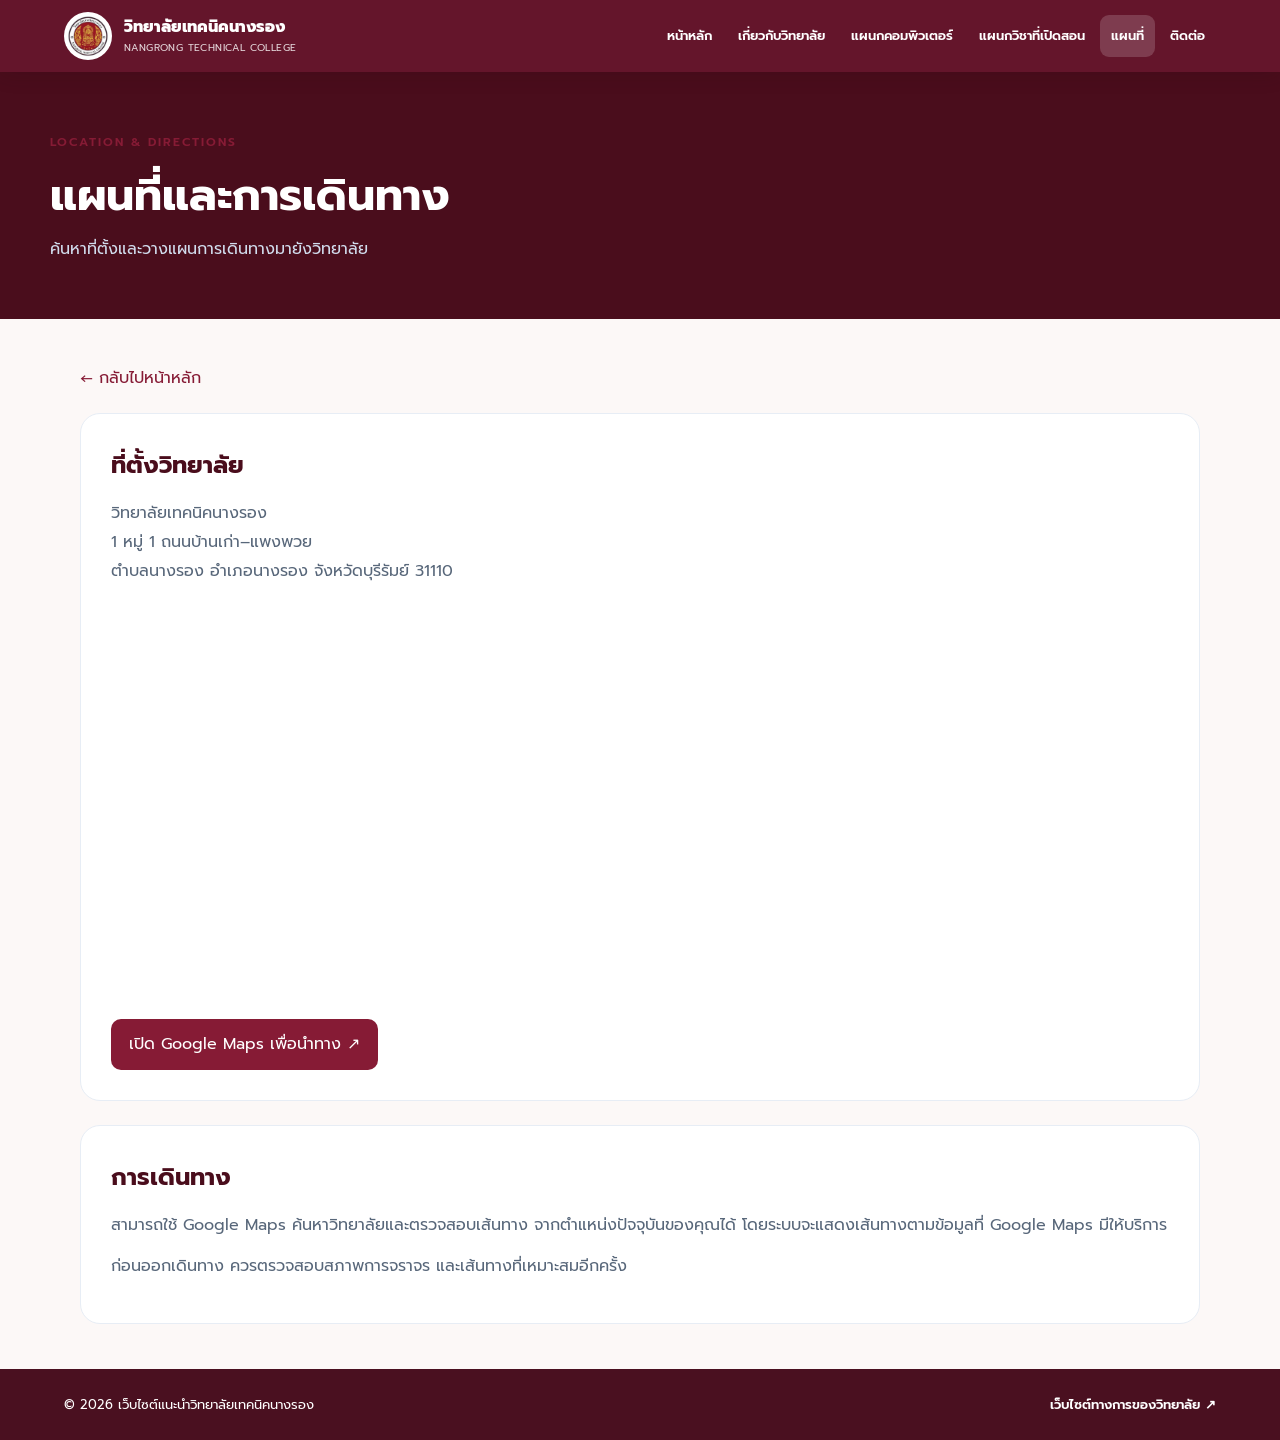
==== map.html @ 65c16c16 "Add files via upload" ====
<!DOCTYPE html>
<html lang="th">
<head>
    <meta charset="UTF-8">
    <meta name="viewport" content="width=device-width, initial-scale=1.0">
    <title>แผนที่และการเดินทาง | วิทยาลัยเทคนิคนางรอง</title>
    <link rel="stylesheet" href="style.css">
</head>
<body>

<header class="site-header">
    <a class="site-brand" href="index.html">
        <img src="photo/logo.jpg" alt="ตราวิทยาลัยเทคนิคนางรอง">
        <span>วิทยาลัยเทคนิคนางรอง<small>NANGRONG TECHNICAL COLLEGE</small></span>
    </a>
    <button class="site-menu" id="menuBtn" type="button" aria-expanded="false" aria-controls="nav">☰ เมนู</button>
    <nav class="site-nav" id="nav" aria-label="เมนูหลัก">
            <a href="index.html">หน้าหลัก</a>
            <a href="about.html">เกี่ยวกับวิทยาลัย</a>
            <a href="computer.html">แผนกคอมพิวเตอร์</a>
            <a href="departments.html">แผนกวิชาที่เปิดสอน</a>
            <a href="map.html" class="active" aria-current="page">แผนที่</a>
            <a href="contact.html">ติดต่อ</a>
    </nav>
</header>

<section class="page-banner">
    <div>
        <span class="eyebrow">LOCATION & DIRECTIONS</span>
        <h1>แผนที่และการเดินทาง</h1>
        <p>ค้นหาที่ตั้งและวางแผนการเดินทางมายังวิทยาลัย</p>
    </div>
</section>

<main class="page-content">
    <a href="index.html" class="back-link">← กลับไปหน้าหลัก</a>

    <section class="content-panel">
        <h2>ที่ตั้งวิทยาลัย</h2>
        <p>
            วิทยาลัยเทคนิคนางรอง<br>
            1 หมู่ 1 ถนนบ้านเก่า–แพงพวย<br>
            ตำบลนางรอง อำเภอนางรอง จังหวัดบุรีรัมย์ 31110
        </p>

        <!-- แผนที่แสดงตำแหน่งจากคำค้น -->
        <iframe
            class="map-frame"
            title="แผนที่วิทยาลัยเทคนิคนางรอง"
            src="https://maps.google.com/maps?q=วิทยาลัยเทคนิคนางรอง%20บุรีรัมย์&output=embed"
            loading="lazy"
            referrerpolicy="no-referrer-when-downgrade">
        </iframe>

        <!-- เปิด Google Maps เพื่อวางแผนเส้นทาง -->
        <a
            class="action-link"
            href="https://www.google.com/maps/dir/?api=1&destination=วิทยาลัยเทคนิคนางรอง%20บุรีรัมย์"
            target="_blank"
            rel="noopener noreferrer">
            เปิด Google Maps เพื่อนำทาง ↗
        </a>
    </section>

    <section class="content-panel">
        <h2>การเดินทาง</h2>
        <p>
            สามารถใช้ Google Maps ค้นหาวิทยาลัยและตรวจสอบเส้นทาง
            จากตำแหน่งปัจจุบันของคุณได้
            โดยระบบจะแสดงเส้นทางตามข้อมูลที่ Google Maps มีให้บริการ
        </p>
        <p>
            ก่อนออกเดินทาง ควรตรวจสอบสภาพการจราจร
            และเส้นทางที่เหมาะสมอีกครั้ง
        </p>
    </section>
</main>

<footer class="site-footer">
    <p>© 2026 เว็บไซต์แนะนำวิทยาลัยเทคนิคนางรอง</p>
    <a href="https://nrtech.ac.th/" target="_blank" rel="noopener noreferrer">เว็บไซต์ทางการของวิทยาลัย ↗</a>
</footer>

<script>
(function () {
    const button = document.querySelector(".site-menu");
    const nav = document.querySelector(".site-nav");
    if (!button || !nav) return;
    button.addEventListener("click", function () {
        const isOpen = nav.classList.toggle("open");
        button.setAttribute("aria-expanded", String(isOpen));
    });
})();
</script>
</body>
</html>
---- style.css ----
@import url('https://fonts.googleapis.com/css2?family=Prompt:wght@300;400;500;600;700&display=swap');

:root {
    --navy: #4A0D1C;
    --blue: #861B35;
    --light-blue: #F7E8EC;
    --text: #32131C;
    --muted: #77676B;
    --white: #FFFFFF;
    --background: #FCF8F7;
}

* {
    box-sizing: border-box;
    margin: 0;
    padding: 0;
}

html {
    scroll-behavior: smooth;
}

body {
    font-family: 'Prompt', sans-serif;
    color: var(--text);
    background: var(--background);
    line-height: 1.8;
}

a {
    color: inherit;
    text-decoration: none;
}

.navbar {
    max-width: 1240px;
    margin: auto;
    padding: 22px 30px;
    display: flex;
    justify-content: space-between;
    align-items: center;
    gap: 16px;
}

.logo {
    display: flex;
    align-items: center;
    gap: 12px;
    font-weight: 600;
}


.logo-icon {
    width: 54px;
    height: 54px;
    flex-shrink: 0;
    display: flex;
    align-items: center;
    justify-content: center;
    overflow: hidden;
    background: transparent;
    border-radius: 50%;
}

.logo-icon img {
    width: 100%;
    height: 100%;
    object-fit: contain;
    display: block;
}

.official-link {
    font-size: 14px;
    color: var(--muted);
}

.hero {
    max-width: 1240px;
    margin: 22px auto 70px;
    padding: 40px 30px;
    display: grid;
    grid-template-columns: 1fr 1fr;
    align-items: center;
    gap: 55px;
}

.hero-content {
    padding: 20px 0;
}

.eyebrow {
    color: var(--blue);
    font-size: 12px;
    font-weight: 600;
    letter-spacing: 2px;
}

h1 {
    font-size: clamp(34px, 4.2vw, 58px);
    line-height: 1.35;
    margin: 18px 0;
    color: var(--navy);
}

h1 span {
    color: var(--blue);
}

.hero-content > p {
    max-width: 520px;
    color: var(--muted);
    margin-bottom: 30px;
}

.primary-button {
    display: inline-flex;
    gap: 22px;
    align-items: center;
    padding: 13px 23px;
    border-radius: 12px;
    background: var(--blue);
    color: white;
    transition: 0.25s;
}

.primary-button:hover {
    transform: translateY(-3px);
    background: var(--navy);
}



.hero-image {
    position: relative;
    width: 100%;
    aspect-ratio: 1 / 1;
    height: auto;
    min-height: 0;
    background: #F3E3E7;
    border-radius: 24px;
    overflow: hidden;
    box-shadow: 0 20px 45px #4A0D1C20;
}

.hero-image img {
    position: absolute;
    inset: 0;
    width: 100%;
    height: 100%;
    object-fit: contain;
    object-position: center;
    display: block;
}

.image-caption {
    position: absolute;
    bottom: 0;
    width: 100%;
    padding: 55px 24px 20px;
    display: flex;
    justify-content: space-between;
    gap: 12px;
    color: white;
    background: linear-gradient(transparent, #102b46d9);
    font-size: 13px;
}

.quick-section {
    background: white;
    padding: 75px max(30px, calc((100% - 1180px) / 2));
}

.section-heading {
    display: flex;
    justify-content: space-between;
    align-items: end;
    gap: 20px;
    margin-bottom: 30px;
}

.section-heading h2 {
    color: var(--navy);
    font-size: clamp(23px, 3vw, 32px);
    margin-top: 8px;
}

.section-heading > p {
    color: var(--muted);
    font-size: 14px;
}

.card-grid {
    display: grid;
    grid-template-columns: repeat(3, minmax(0, 1fr));
    gap: 22px;
}

.info-card {
    padding: 28px;
    min-height: 285px;
    border: 1px solid #e7edf5;
    border-radius: 20px;
    background: white;
    display: flex;
    flex-direction: column;
    align-items: flex-start;
    transition: 0.25s;
}

.info-card:hover {
    transform: translateY(-7px);
    border-color: #b7cdfb;
    box-shadow: 0 18px 40px #102b4610;
}

.card-icon {
    width: 48px;
    height: 48px;
    display: grid;
    place-items: center;
    border-radius: 14px;
    background: var(--light-blue);
    color: var(--blue);
    font-weight: 600;
    margin-bottom: 20px;
}

.card-label {
    color: var(--blue);
    font-size: 11px;
    letter-spacing: 1.5px;
}

.info-card h3 {
    margin: 8px 0;
    font-size: 19px;
    line-height: 1.6;
}

.info-card p {
    color: var(--muted);
    font-size: 14px;
    margin-bottom: 20px;
}

.card-arrow {
    color: var(--blue);
    font-size: 14px;
    font-weight: 500;
    margin-top: auto;
}

.footer {
    max-width: 1240px;
    margin: auto;
    padding: 25px 30px;
    display: flex;
    justify-content: space-between;
    flex-wrap: wrap;
    gap: 10px;
    color: var(--muted);
    font-size: 12px;
}

.footer a {
    color: var(--blue);
}

/* รูปแบบสำหรับหน้ารายละเอียด */
.page-banner {
    background: var(--navy);
    color: white;
    padding: 55px 30px;
}

.page-banner > div {
    max-width: 1180px;
    margin: auto;
}

.page-banner h1 {
    color: white;
    font-size: clamp(30px, 4vw, 44px);
    margin: 10px 0;
}

.page-banner p {
    color: #d1dced;
}

.page-content {
    max-width: 1180px;
    margin: 45px auto;
    padding: 0 30px;
}

.content-panel {
    padding: 30px;
    border: 1px solid #e7edf5;
    border-radius: 20px;
    background: white;
    margin-bottom: 24px;
}

.content-panel h2 {
    margin-bottom: 12px;
    color: var(--navy);
}

.content-panel p {
    color: #58677a;
    margin-bottom: 12px;
}

.content-photo {
    display: block;
    width: 100%;
    max-height: 440px;
    object-fit: cover;
    border-radius: 16px;
    margin-top: 20px;
}

.map-frame {
    width: 100%;
    height: 400px;
    border: 0;
    border-radius: 16px;
}

.action-link {
    display: inline-block;
    margin-top: 12px;
    padding: 11px 18px;
    background: var(--blue);
    color: white;
    border-radius: 10px;
}

.contact-item {
    padding: 16px 0;
    border-bottom: 1px solid #e7edf5;
}

.contact-item:last-child {
    border-bottom: 0;
}

.contact-item strong {
    display: block;
    color: var(--navy);
}

.back-link {
    display: inline-block;
    color: var(--blue);
    margin-bottom: 20px;
}

@media (max-width: 800px) {
    .hero {
        grid-template-columns: 1fr;
        gap: 25px;
        margin-top: 0;
    }

    .hero-image {
        height: 320px;
        min-height: 260px;
    }

    .card-grid {
        grid-template-columns: 1fr;
    }

    .info-card {
        min-height: 240px;
    }

    .section-heading {
        align-items: flex-start;
        flex-direction: column;
    }
}

@media (max-width: 480px) {
    .navbar {
        padding: 16px;
    }

    .logo {
        font-size: 13px;
    }

    .official-link {
        font-size: 12px;
    }

    .hero {
        padding: 28px 20px;
    }

    .quick-section {
        padding: 45px 20px;
    }

    .page-content {
        padding: 0 18px;
    }

    .content-panel {
        padding: 20px;
    }

    .map-frame {
        height: 320px;
    }
}

/* ===== ปรับแต่งการ์ดเมนู 3 ปุ่ม ===== */

.card-grid {
    gap: 22px;
}

.info-card {
    background: #FFFFFF;
    border: 1px solid #EAD7DD;
    border-radius: 22px;
    padding: 28px;
    transition:
        transform 0.25s ease,
        box-shadow 0.25s ease,
        border-color 0.25s ease;
}

.info-card:hover {
    transform: translateY(-6px);
    border-color: #8B1E3F;
    box-shadow: 0 18px 35px rgba(74, 13, 28, 0.10);
}

.card-icon {
    background: #F6E5EA;
    color: #7D1735;
    border-radius: 14px;
}

.info-card h3 {
    color: #4A0D1C;
}

.info-card p {
    color: #77676B;
    line-height: 1.8;
}

.info-card a {
    color: #8B1E3F;
    font-weight: 600;
    text-decoration: none;
}

.info-card a:hover {
    color: #4A0D1C;
}

/* ===== ปรับปุ่มหลัก ===== */

.hero .btn,
.hero .primary-btn {
    background: #8B1E3F;
    color: #FFFFFF;
    border-radius: 12px;
    transition: background 0.2s ease, transform 0.2s ease;
}

.hero .btn:hover,
.hero .primary-btn:hover {
    background: #4A0D1C;
    transform: translateY(-2px);
}

/* ===== ปรับการแสดงผลบนมือถือ ===== */

@media (max-width: 768px) {
    .card-grid {
        grid-template-columns: 1fr;
    }

    .info-card {
        padding: 22px;
    }
}


/* ===== Shared site navigation: used on every page ===== */
.site-header {
    position: sticky;
    top: 0;
    z-index: 1000;
    display: flex;
    align-items: center;
    justify-content: space-between;
    gap: 22px;
    width: 100%;
    padding: 12px clamp(18px, 5vw, 72px);
    color: #fff;
    background: #64152b;
    box-shadow: 0 4px 18px rgba(40, 5, 15, .14);
}
.site-brand {
    display: flex;
    align-items: center;
    gap: 12px;
    min-width: 0;
    color: #fff;
    text-decoration: none;
    font-weight: 800;
    line-height: 1.35;
}
.site-brand img {
    display: block;
    width: 48px;
    height: 48px;
    flex: 0 0 48px;
    padding: 3px;
    object-fit: contain;
    background: #fff;
    border-radius: 50%;
}
.site-brand small {
    display: block;
    margin-top: 2px;
    font-size: 10px;
    font-weight: 400;
    letter-spacing: .4px;
    opacity: .82;
}
.site-nav {
    display: flex;
    align-items: center;
    justify-content: flex-end;
    flex-wrap: wrap;
    gap: 4px;
}
.site-nav a {
    display: inline-flex;
    align-items: center;
    padding: 9px 11px;
    border-radius: 9px;
    color: #fff;
    font-size: 13px;
    font-weight: 600;
    text-decoration: none;
    transition: background .2s ease;
}
.site-nav a:hover,
.site-nav a.active {
    background: rgba(255,255,255,.17);
}
.site-menu {
    display: none;
    padding: 8px 11px;
    color: #fff;
    background: transparent;
    border: 1px solid rgba(255,255,255,.45);
    border-radius: 8px;
    font: inherit;
    cursor: pointer;
}
.site-footer {
    display: flex;
    align-items: center;
    justify-content: space-between;
    flex-wrap: wrap;
    gap: 12px;
    padding: 24px clamp(18px, 5vw, 72px);
    color: #fff;
    background: #4a1020;
    font-size: 13px;
}
.site-footer p { margin: 0; }
.site-footer a { color: #fff; font-weight: 600; text-decoration: none; }
.site-footer a:hover { text-decoration: underline; }
@media (max-width: 900px) {
    .site-header { flex-wrap: wrap; gap: 12px; }
    .site-menu { display: inline-flex; margin-left: auto; }
    .site-nav { display: none; width: 100%; align-items: stretch; flex-direction: column; }
    .site-nav.open { display: flex; }
    .site-nav a { padding: 11px 12px; }
}
@media (max-width: 520px) {
    .site-header { padding: 10px 4%; }
    .site-brand img { width: 42px; height: 42px; flex-basis: 42px; }
    .site-brand { font-size: 14px; }
    .site-brand small { font-size: 9px; }
    .site-footer { flex-direction: column; align-items: flex-start; }
}


/* Departments Hero - matching Computer Department */
.departments-hero {
  width: 100%;
  max-width: none;
  min-height: 340px;
  margin: 0;
  padding: 64px clamp(28px, 9%, 125px);
  box-sizing: border-box;
  display: flex;
  align-items: center;
  border-radius: 0 0 30px 30px;
  overflow: hidden;
  background: linear-gradient(120deg, #501022 0%, #751832 55%, #921f43 100%);
}

.departments-hero-content {
  width: 100%;
  display: block;
}

.departments-hero-label {
  margin-bottom: 24px;
  color: #ffffff;
  font-size: 15px;
  font-weight: 600;
  letter-spacing: 1px;
}

.departments-hero-text {
  width: 100%;
  max-width: 760px;
  padding: 0;
  margin: 0;
  border-radius: 0;
  background: transparent;
}

.departments-hero-text h1 {
  margin: 0 0 20px;
  color: #ffffff;
  font-size: clamp(32px, 3.5vw, 46px);
  line-height: 1.4;
  font-weight: 800;
}

.departments-hero-text p {
  max-width: 720px;
  margin: 0;
  color: rgba(255, 255, 255, 0.92);
  font-size: 16px;
  line-height: 2;
}

.departments-hero-button {
  display: none;
}

@media (max-width: 768px) {
  .departments-hero {
    min-height: 300px;
    padding: 48px 26px;
    border-radius: 0 0 22px 22px;
  }

  .departments-hero-label {
    margin-bottom: 18px;
    font-size: 13px;
  }

  .departments-hero-text h1 {
    font-size: 30px;
  }

  .departments-hero-text p {
    font-size: 14px;
    line-height: 1.9;
  }
}
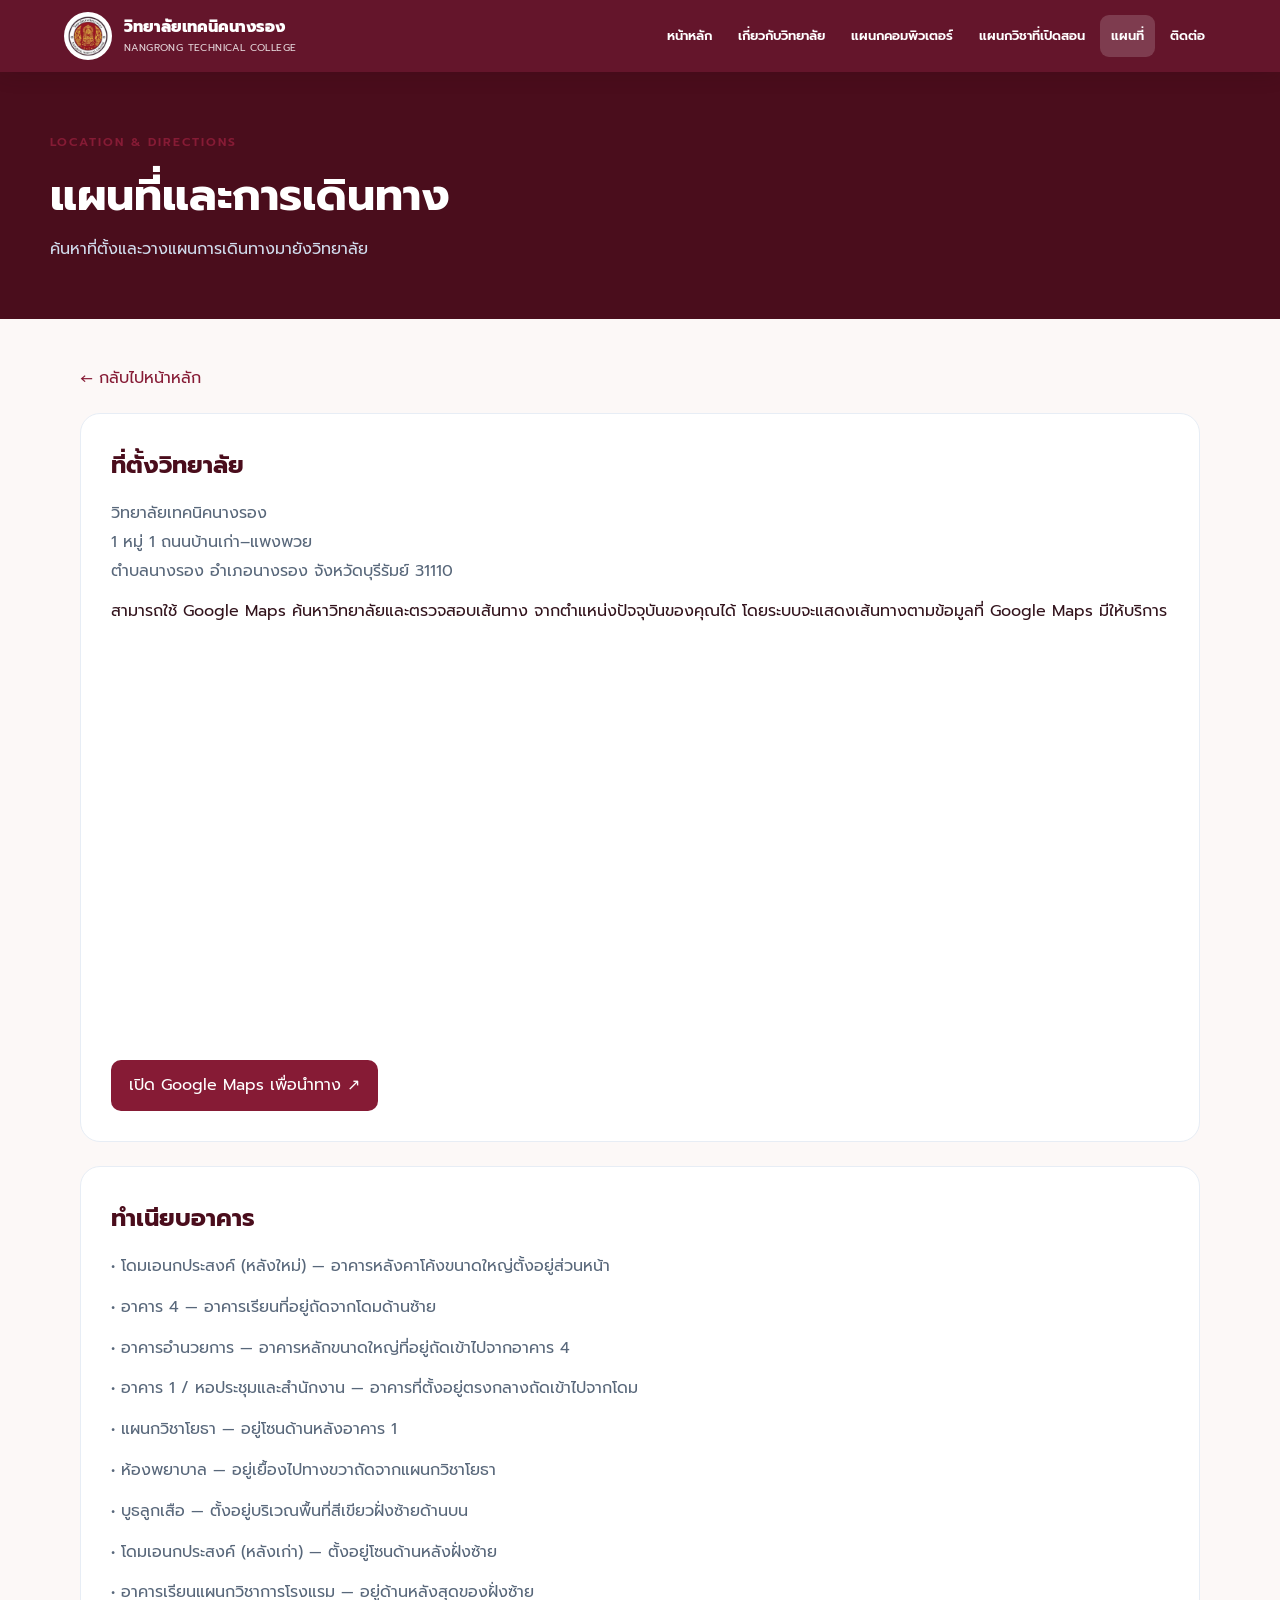
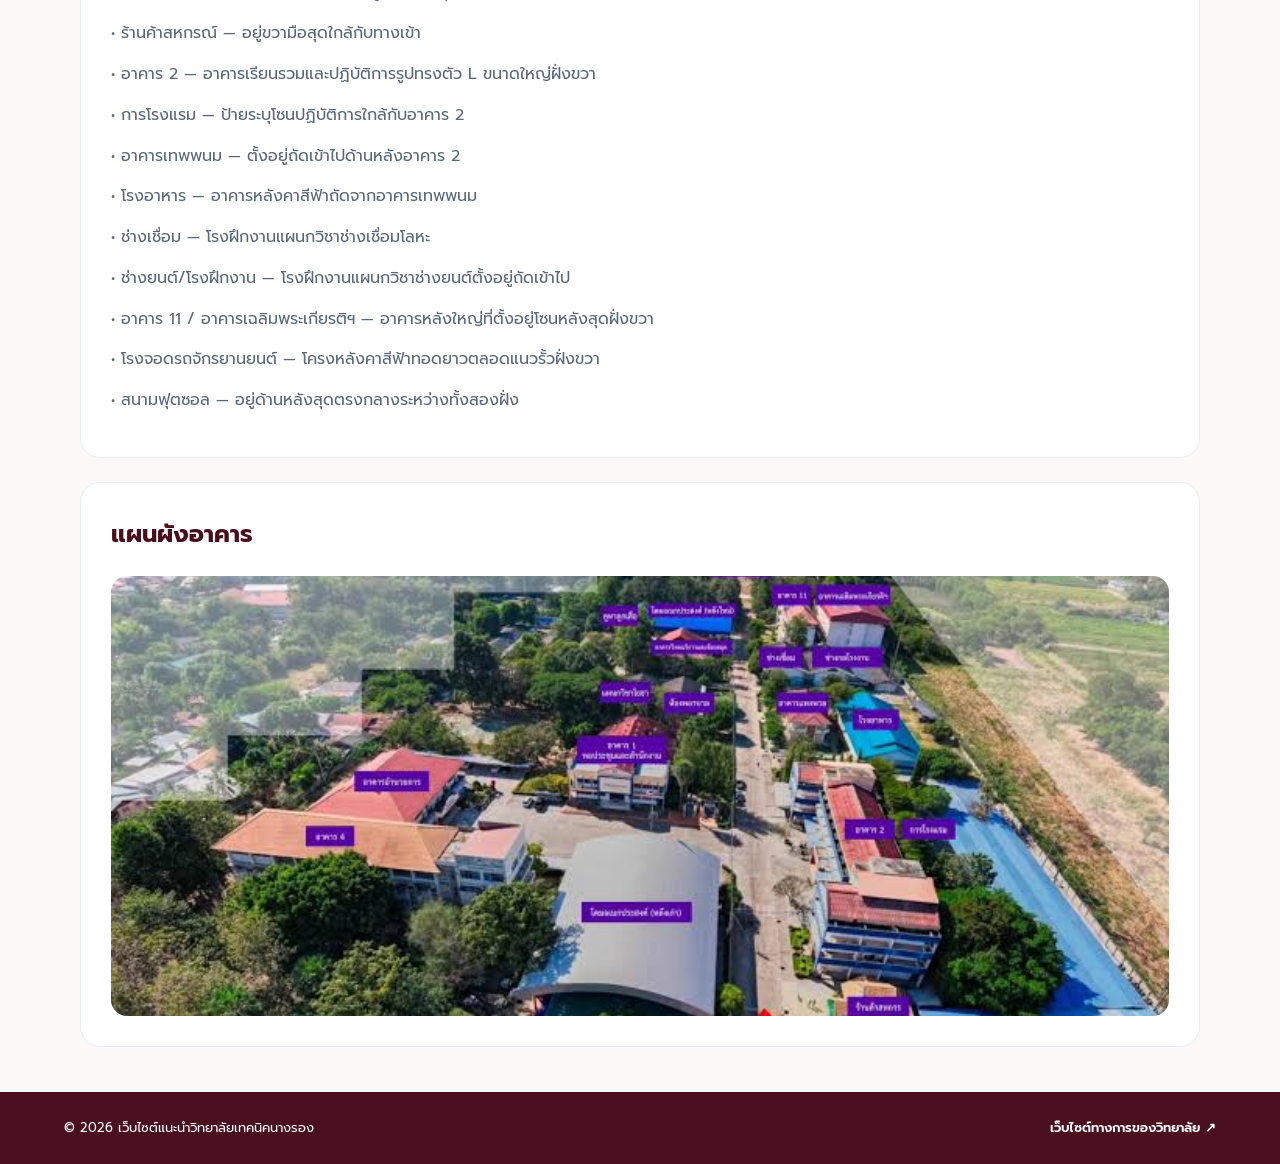
==== commit 64fe965c: "Add files via upload" ====
--- a/map.html
+++ b/map.html
@@ -42,6 +42,9 @@
             วิทยาลัยเทคนิคนางรอง<br>
             1 หมู่ 1 ถนนบ้านเก่า–แพงพวย<br>
             ตำบลนางรอง อำเภอนางรอง จังหวัดบุรีรัมย์ 31110
+            <ul>สามารถใช้ Google Maps ค้นหาวิทยาลัยและตรวจสอบเส้นทาง
+            จากตำแหน่งปัจจุบันของคุณได้
+            โดยระบบจะแสดงเส้นทางตามข้อมูลที่ Google Maps มีให้บริการ</ul>
         </p>
 
         <!-- แผนที่แสดงตำแหน่งจากคำค้น -->
@@ -62,18 +65,38 @@
             เปิด Google Maps เพื่อนำทาง ↗
         </a>
     </section>
+    <section class="content-panel">
+        <h2>ทำเนียบอาคาร</h2>
+        <p>• โดมเอนกประสงค์ (หลังใหม่) — อาคารหลังคาโค้งขนาดใหญ่ตั้งอยู่ส่วนหน้า</p>
+        <p>• อาคาร 4 — อาคารเรียนที่อยู่ถัดจากโดมด้านซ้าย</p>
+        <p>• อาคารอำนวยการ — อาคารหลักขนาดใหญ่ที่อยู่ถัดเข้าไปจากอาคาร 4</p>
+        <p>• อาคาร 1 / หอประชุมและสำนักงาน — อาคารที่ตั้งอยู่ตรงกลางถัดเข้าไปจากโดม</p>
+       <p>• แผนกวิชาโยธา — อยู่โซนด้านหลังอาคาร 1</p>
+       <p>• ห้องพยาบาล — อยู่เยื้องไปทางขวาถัดจากแผนกวิชาโยธา</p>
+       <p>• บูธลูกเสือ — ตั้งอยู่บริเวณพื้นที่สีเขียวฝั่งซ้ายด้านบน</p>
+       <p>• โดมเอนกประสงค์ (หลังเก่า) — ตั้งอยู่โซนด้านหลังฝั่งซ้าย</p>
+       <p>• อาคารเรียนแผนกวิชาการโรงแรม — อยู่ด้านหลังสุดของฝั่งซ้าย</p>
+       <p>• ร้านค้าสหกรณ์ — อยู่ขวามือสุดใกล้กับทางเข้า</p>
+       <p>• อาคาร 2 — อาคารเรียนรวมและปฏิบัติการรูปทรงตัว L ขนาดใหญ่ฝั่งขวา</p>
+       <p>• การโรงแรม — ป้ายระบุโซนปฏิบัติการใกล้กับอาคาร 2</p>
+       <p>• อาคารเทพพนม — ตั้งอยู่ถัดเข้าไปด้านหลังอาคาร 2</p>
+       <p>• โรงอาหาร — อาคารหลังคาสีฟ้าถัดจากอาคารเทพพนม</p>
+       <p>• ช่างเชื่อม — โรงฝึกงานแผนกวิชาช่างเชื่อมโลหะ</p>
+       <p>• ช่างยนต์/โรงฝึกงาน — โรงฝึกงานแผนกวิชาช่างยนต์ตั้งอยู่ถัดเข้าไป</p>
+       <p>• อาคาร 11 / อาคารเฉลิมพระเกียรติฯ — อาคารหลังใหญ่ที่ตั้งอยู่โซนหลังสุดฝั่งขวา</p>
+       <p>• โรงจอดรถจักรยานยนต์ — โครงหลังคาสีฟ้าทอดยาวตลอดแนวรั้วฝั่งขวา</p>
+       <p>• สนามฟุตซอล — อยู่ด้านหลังสุดตรงกลางระหว่างทั้งสองฝั่ง</p>
+    </section>
 
     <section class="content-panel">
-        <h2>การเดินทาง</h2>
-        <p>
-            สามารถใช้ Google Maps ค้นหาวิทยาลัยและตรวจสอบเส้นทาง
-            จากตำแหน่งปัจจุบันของคุณได้
-            โดยระบบจะแสดงเส้นทางตามข้อมูลที่ Google Maps มีให้บริการ
-        </p>
-        <p>
-            ก่อนออกเดินทาง ควรตรวจสอบสภาพการจราจร
-            และเส้นทางที่เหมาะสมอีกครั้ง
-        </p>
+        <h2>แผนผังอาคาร</h2>
+       
+        <img
+            src="photo/lc.jpg"
+            alt="แผนผัง"
+            class="content-photo"
+            onerror="this.style.display='none'">
+        
     </section>
 </main>
 
